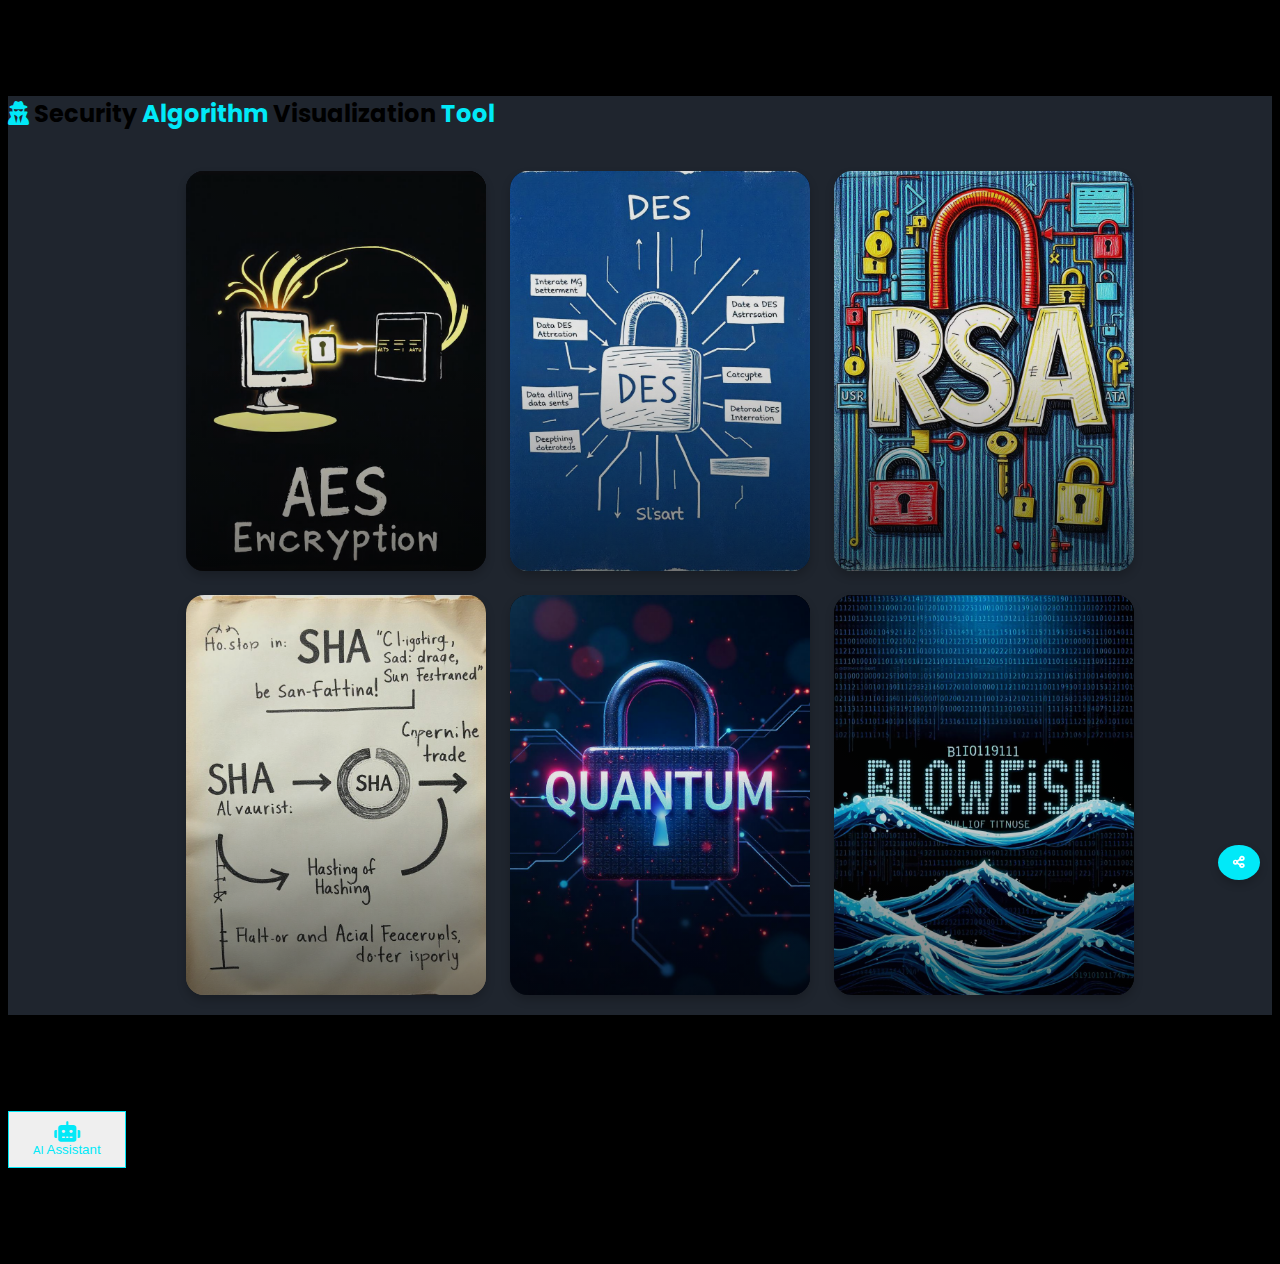
==== index.html @ 5de5d73b "first commit" ====
<!doctype html>
<html lang="en">

<head>
  <meta charset="utf-8">
  <meta name="viewport" content="width=device-width, initial-scale=1">
  <title>Security Visualization Tool</title>
  <link rel="stylesheet" href="https://cdnjs.cloudflare.com/ajax/libs/font-awesome/6.0.0/css/all.min.css" />
  <link href="https://cdn.jsdelivr.net/npm/bootstrap@5.3.0-alpha1/dist/css/bootstrap.min.css" rel="stylesheet"
    integrity="sha384-GLhlTQ8iRABdZLl6O3oVMWSktQOp6b7In1Zl3/Jr59b6EGGoI1aFkw7cmDA6j6gD" crossorigin="anonymous">

  <style>
    @import url('https://fonts.googleapis.com/css2?family=Inter:wght@400;700&display=swap');
    @import url('https://fonts.googleapis.com/css2?family=Poppins:wght@100;200;300;400;500;600;700;800&display=swap');
    
    body {
      background-color: #000;
      font-family: 'Poppins', sans-serif;
    }

    section {
      margin: 6rem auto;
    }

    .container {
      background-color: #1F252E;
    }

    .wrapper {
      position: relative;
      width: 100%;
      padding: 20px;
      display: flex;
      align-content: center;
      justify-content: center;
      gap: 24px;
      flex-wrap: wrap;
    }

    .card {
      position: relative;
      width: 300px;
      height: 400px;
      background: #000;
      border-radius: 18px;
      overflow: hidden;
      box-shadow: 0 5px 10px rgba(0, 0, 0, .2);
      cursor: pointer;
      transition: transform 0.3s ease;
    }

    .card:hover {
      transform: translateY(-10px);
    }

    .poster {
      position: relative;
      top: 0;
      left: 0;
      width: 100%;
      height: 100%;
      overflow: hidden;
      display: flex;
      justify-content: center;
      align-items: center;
      background: linear-gradient(45deg, #1F252E, #000);
    }

    .icon-container {
      display: flex;
      justify-content: center;
      align-items: center;
      width: 100%;
      height: 100%;
    }

    .icon-container i {
      font-size: 6.5rem;
      color: #01E9F8;
      transition: transform 0.3s ease;
    }

    .card:hover .icon-container i {
      transform: scale(1.2);
    }

    .poster::before {
      content: '';
      position: absolute;
      bottom: -45%;
      left: 0;
      width: 100%;
      height: 100%;
      z-index: 1;
      transition: .3s;
      background: linear-gradient(0deg, rgba(0,0,0,0.9) 0%, rgba(0,0,0,0) 100%);
    }

    .card:hover .poster::before {
      bottom: 0;
    }

    .poster img {
      position: absolute;
      top: 0;
      left: 0;
      width: 100%;
      height: 100%;
      object-fit: cover;
      object-position: center;
      transition: .3s;
      opacity: 0.9;
    }

    .card:hover .poster img {
      transform: scale(1.1);
      opacity: 1;
    }

    .details {
      position: absolute;
      bottom: -100%;
      left: 0;
      width: 100%;
      height: auto;
      padding: 1.5em 1.5em 1.8em;
      background: rgba(0, 0, 0, 0.85);
      backdrop-filter: blur(16px) saturate(120%);
      transition: .3s;
      color: #fff;
      z-index: 2;
    }

    .card:hover .details {
      bottom: 0;
    }

    .details h1 {
      font-size: 1.4em;
      font-weight: 700;
      margin-bottom: 10px;
      color: #01E9F8;
    }

    .details .desc {
      color: #fff;
      opacity: .8;
      line-height: 1.4;
      margin-bottom: 1em;
      font-size: 1em;
    }

    .details .tags {
      display: flex;
      gap: .375em;
      margin-bottom: .8em;
      font-size: .85em;
      flex-wrap: wrap;
    }

    .details .tags span {
      padding: .35rem .65rem;
      color: #01E9F8;
      border: 1.5px solid #01E9F8;
      border-radius: 50px;
    }

    p {
      color: #c0c0c5;
      line-height: 1.7rem;
    }

    .apps-store {
      padding: 0.6rem 1.5rem;
      border: 1px solid #01E9F8;
      color: #01E9F8;
    }

    .apps-store i {
      font-size: 1.3rem;
    }

    .apps-store div span:nth-child(1) {
      font-size: .7rem;
      line-height: 13px;
    }

    .btn:hover {
      border: 1px solid #01E9F8;
      color: #01E9F8;
      box-shadow: 0rem 0rem 1rem 0rem #01E9F8;
      transition: all .3s ease-in-out;
    }

    .img-bg::before {
      content: " ";
      height: 28vw;
      width: 28vw;
      background-color: #01E9F8;
      position: absolute;
      border-radius: 50%;
    }

    h2 {
      white-space: nowrap;
    }

    h2 span {
      color: #01E9F8;
    }

    .share-button {
      position: fixed;
      bottom: 20px;
      right: 20px;
      background-color: #01E9F8;
      color: #fff;
      border: none;
      border-radius: 50%;
      padding: 10px 15px;
      box-shadow: 0 4px 8px rgba(0, 0, 0, 0.2);
      cursor: pointer;
      transition: background-color 0.3s;
    }

    .share-button:hover {
      background-color: #00b3d8;
    }
  </style>
</head>

<body>

  <section>
    <div class="container rounded-4">
      <div class="row justify-content-between align-items-center p-3">
        <div class="col-12">
          <h2 class="display-6 fw-bold text-white mb-5 text-center">
            <span><i class="fa-solid fa-user-secret"></i></span>
            Security <span>Algorithm</span> Visualization <span>Tool</span>
          </h2>
          
          <div class="wrapper">
            <!-- AES Card -->
            <div class="card" onclick="window.location.href='AES/index.html';">
              <div class="poster">
                <img src="Images/AES.jpeg" alt="AES Algorithm">
              </div>
              <div class="details">
                <h1>AES Algorithm</h1>
                <div class="tags">
                  <span>Symmetric</span>
                  <span>Block Cipher</span>
                  <span>128-bit</span>
                </div>
                <p class="desc">
                  Advanced Encryption Standard (AES) is a symmetric block cipher chosen by the U.S. government to protect classified information.
                </p>
              </div>
            </div>

            <!-- DES Card -->
            <div class="card" onclick="window.location.href='DES/index.html';">
              <div class="poster">
                <img src="Images/DES.png" alt="DES Algorithm">
              </div>
              <div class="details">
                <h1>DES Algorithm</h1>
                <div class="tags">
                  <span>Symmetric</span>
                  <span>Block Cipher</span>
                  <span>56-bit</span>
                </div>
                <p class="desc">
                  Data Encryption Standard (DES) is a symmetric-key block cipher published by the National Institute of Standards and Technology (NIST).
                </p>
              </div>
            </div>

            <!-- RSA Card -->
            <div class="card" onclick="window.location.href='RSA/index.html';">
              <div class="poster">
                <img src="Images/RSA.jpeg" alt="RSA Algorithm">
              </div>
              <div class="details">
                <h1>RSA Algorithm</h1>
                <div class="tags">
                  <span>Asymmetric</span>
                  <span>Public Key</span>
                  <span>Cryptography</span>
                </div>
                <p class="desc">
                  RSA (Rivest–Shamir–Adleman) is a public-key cryptosystem widely used for secure data transmission.
                </p>
              </div>
            </div>

            <!-- SHA-256 Card -->
            <div class="card" onclick="window.location.href='Imp.html';">
              <div class="poster">
                <img src="Images/SHA.jpeg" alt="SHA-256 Algorithm">
              </div>
              <div class="details">
                <h1>SHA-256</h1>
                <div class="tags">
                  <span>Hash Function</span>
                  <span>256-bit</span>
                  <span>One-way</span>
                </div>
                <p class="desc">
                  SHA-256 is a cryptographic hash function that generates a fixed-size 256-bit (32-byte) hash value.
                </p>
              </div>
            </div>

            <!-- Quantum Card -->
            <div class="card" onclick="window.location.href='Quantum/index.html';">
              <div class="poster">
                <img src="Images/QUANTUM.jpeg" alt="Quantum Cryptography">
              </div>
              <div class="details">
                <h1>Quantum Cryptography</h1>
                <div class="tags">
                  <span>Quantum</span>
                  <span>Key Distribution</span>
                  <span>Future</span>
                </div>
                <p class="desc">
                  Quantum cryptography uses principles of quantum mechanics to guarantee secure communication.
                </p>
              </div>
            </div>

            <!-- Blowfish Card -->
            <div class="card" onclick="window.location.href='Blowfish/index.html';">
              <div class="poster">
                <img src="Images/BLOWFISH.png" alt="Blowfish Algorithm">
              </div>
              <div class="details">
                <h1>Blowfish Algorithm</h1>
                <div class="tags">
                  <span>Symmetric</span>
                  <span>Block Cipher</span>
                  <span>Variable Key</span>
                </div>
                <p class="desc">
                  Blowfish is a symmetric-key block cipher with a variable key length from 32 bits to 448 bits.
                </p>
              </div>
            </div>
          </div>
        </div>
      </div>
    </div>
  </section>

  <!-- Comparison Button centered -->
  <section class="text-center mt-5">
    <button class="btn rounded-5 apps-store" onclick="toggleChat()">
      <span class="d-flex align-items-center justify-content-center">
        <span><i class="fa-solid fa-robot"></i></span>
        <div class="ms-2 d-flex flex-column text-start">
          <span class="">AI</span>
          <span class="">Assistant</span>
        </div>
      </span>
    </button>
  </section>

  <!-- Chatbot Container -->
  <div class="chat-container" id="chat-container">
    <div class="chat-header">AI Security Assistant</div>
    <div class="chat-messages" id="chat-messages"></div>
    <div class="chat-input">
      <input type="text" id="user-input" placeholder="Ask about security algorithms..." onkeypress="if(event.key === 'Enter') handleUserInput()">
      <button onclick="handleUserInput()">Send</button>
    </div>
  </div>

  <!-- Share Button -->
  <button class="share-button" onclick="sharePage()">
    <i class="fa-solid fa-share-alt"></i>
  </button>

  <script src="https://cdn.jsdelivr.net/npm/bootstrap@5.3.0-alpha1/dist/js/bootstrap.bundle.min.js"
    integrity="sha384-w76AqPfDkMBDXo30jS1Sgez6pr3x5MlQ1ZAGC+nuZB+EYdgRZgiwxhTBTkF7CXvN" crossorigin="anonymous"></script>
  <script>
    function sharePage() {
      // Use the Web Share API if available
      if (navigator.share) {
        navigator.share({
          title: 'Security Algorithm Visualization Tool',
          url: window.location.href,
        }).then(() => {
          console.log('Share successful');
        }).catch((error) => {
          console.error('Error sharing:', error);
        });
      } else {
        alert('Sharing is not supported in this browser.');
      }
    }

    function toggleChat() {
      const chatContainer = document.getElementById('chat-container');
      chatContainer.style.display = chatContainer.style.display === 'none' || chatContainer.style.display === '' 
        ? 'flex' 
        : 'none';
    }
  </script>

  <!-- Add these before the closing body tag -->
  <link rel="stylesheet" href="css/chatbot.css">
  <script src="js/chatbot.js"></script>
</body>

</html>
---- css/chatbot.css ----
.chat-container {
    position: fixed;
    bottom: 80px;
    right: 20px;
    width: 450px;
    height: 600px;
    background-color: #1F252E;
    border-radius: 15px;
    box-shadow: 0 0 15px rgba(1, 233, 248, 0.3);
    display: none;
    flex-direction: column;
    overflow: hidden;
    z-index: 1000;
}

.chat-header {
    background-color: #01E9F8;
    color: #000;
    padding: 15px;
    text-align: center;
    font-weight: bold;
    font-size: 1.2rem;
}

.chat-messages {
    flex-grow: 1;
    padding: 20px;
    overflow-y: auto;
    display: flex;
    flex-direction: column;
    gap: 15px;
}

.message {
    max-width: 85%;
    padding: 12px 16px;
    border-radius: 15px;
    margin: 5px 0;
    font-size: 1rem;
    line-height: 1.4;
}

.user-message {
    background-color: #01E9F8;
    color: #000;
    align-self: flex-end;
}

.bot-message {
    background-color: #2A3341;
    color: #fff;
    align-self: flex-start;
}

.chat-input {
    display: flex;
    padding: 15px;
    background-color: #2A3341;
    border-top: 1px solid rgba(1, 233, 248, 0.1);
}

.chat-input input {
    flex-grow: 1;
    padding: 12px 20px;
    border: none;
    border-radius: 25px;
    margin-right: 12px;
    background-color: #1F252E;
    color: #fff;
    font-size: 1rem;
}

.chat-input input:focus {
    outline: none;
    box-shadow: 0 0 0 2px rgba(1, 233, 248, 0.3);
}

.chat-input button {
    background-color: #01E9F8;
    color: #000;
    border: none;
    border-radius: 25px;
    padding: 12px 25px;
    cursor: pointer;
    font-weight: 500;
    font-size: 1rem;
    transition: all 0.3s ease;
}

.chat-input button:hover {
    background-color: #00d8e6;
    transform: translateY(-1px);
}

.loading {
    font-style: italic;
    color: #888;
    padding: 10px;
}

@media (max-width: 576px) {
    .chat-container {
        width: 90%;
        height: 80vh;
        right: 5%;
        bottom: 70px;
    }
}
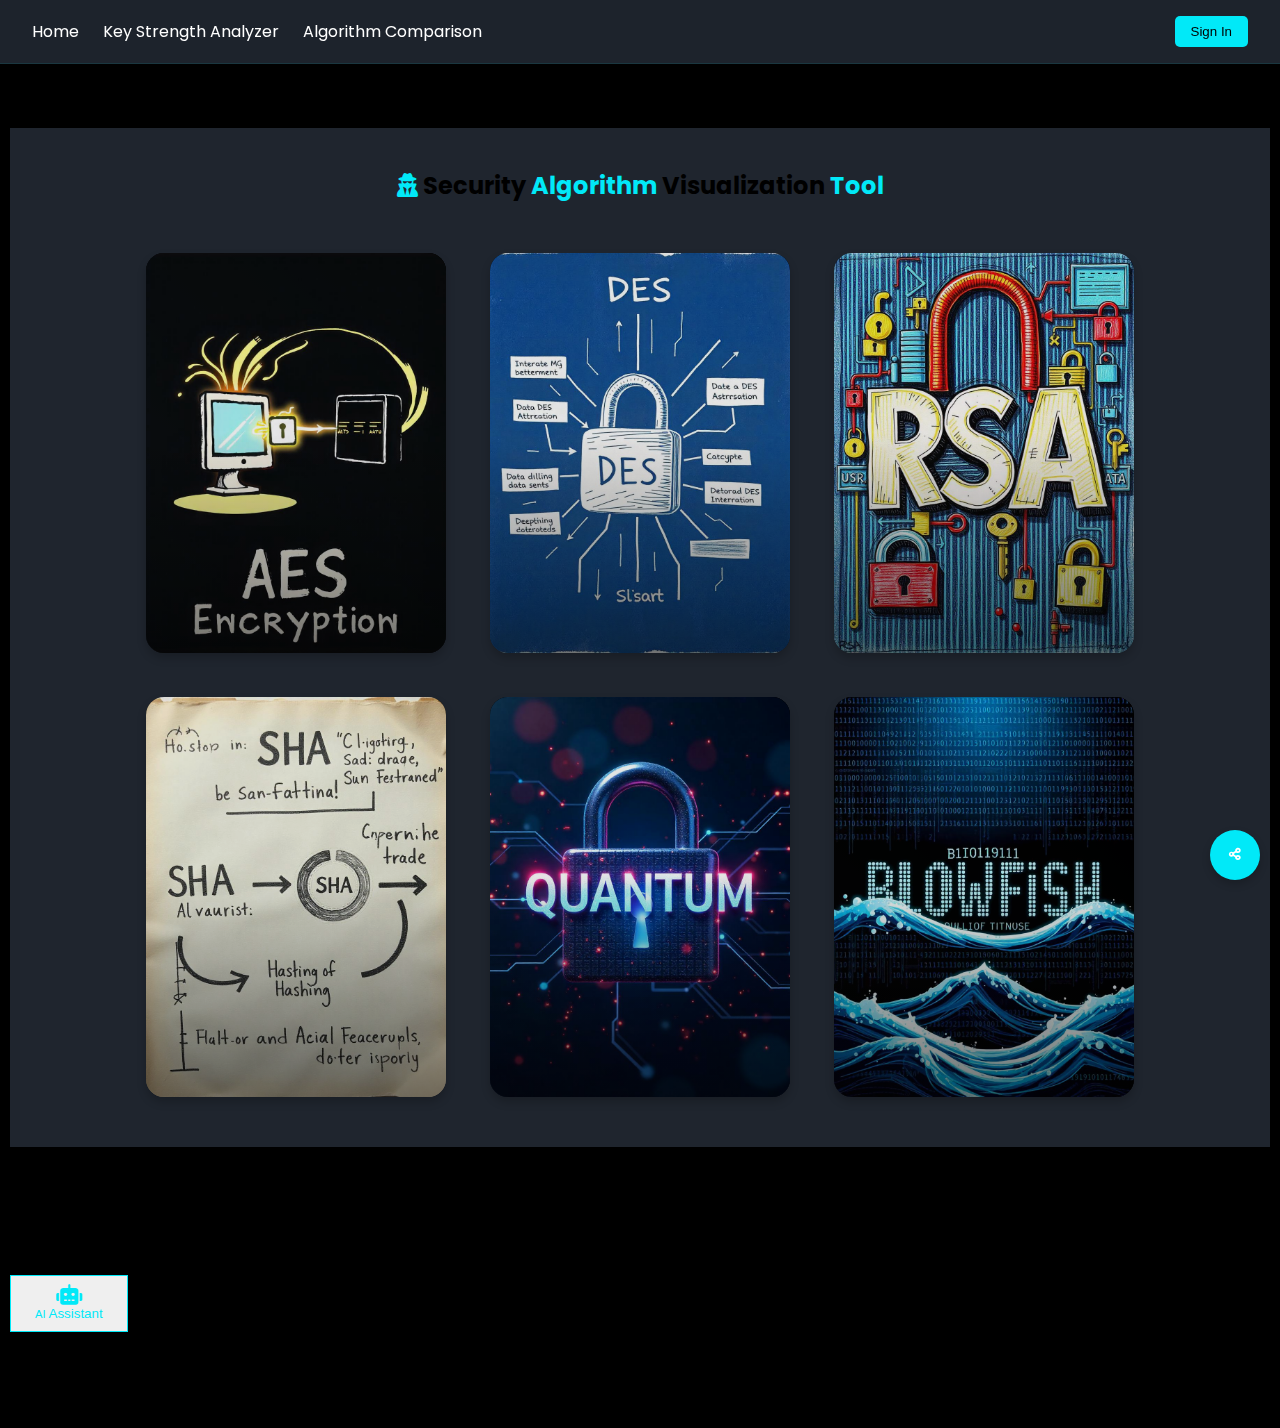
==== commit 5a172a41: "Prepare project for deployment with updated API endpoints" ====
--- a/index.html
+++ b/index.html
@@ -13,33 +13,124 @@
     @import url('https://fonts.googleapis.com/css2?family=Inter:wght@400;700&display=swap');
     @import url('https://fonts.googleapis.com/css2?family=Poppins:wght@100;200;300;400;500;600;700;800&display=swap');
     
+    * {
+      box-sizing: border-box;
+      -webkit-tap-highlight-color: transparent;
+    }
+    
     body {
       background-color: #000;
       font-family: 'Poppins', sans-serif;
-    }
-
+      margin: 0;
+      padding: 0;
+      width: 100%;
+      overflow-x: hidden;
+    }
+
+    /* Navigation Bar Styles */
+    .nav-bar {
+      position: fixed;
+      top: 0;
+      left: 0;
+      right: 0;
+      background-color: rgba(31, 37, 46, 0.95);
+      padding: 1rem 2rem;
+      display: flex;
+      justify-content: space-between;
+      align-items: center;
+      z-index: 1000;
+      backdrop-filter: blur(10px);
+      -webkit-backdrop-filter: blur(10px);
+      border-bottom: 1px solid rgba(1, 233, 248, 0.1);
+    }
+
+    .nav-links {
+      display: flex;
+      align-items: center;
+    }
+
+    .nav-links a {
+      color: #fff;
+      text-decoration: none;
+      margin-right: 1.5rem;
+      transition: color 0.3s ease;
+    }
+
+    .nav-links a:hover {
+      color: #01E9F8;
+    }
+
+    .welcome-text {
+      color: #01E9F8;
+      font-size: 1.1rem;
+      margin-right: 1rem;
+    }
+
+    .sign-in-btn {
+      background-color: #01E9F8;
+      color: #000;
+      border: none;
+      padding: 0.5rem 1rem;
+      border-radius: 5px;
+      cursor: pointer;
+      font-weight: 500;
+      transition: all 0.3s ease;
+    }
+
+    .sign-in-btn:hover {
+      background-color: #00b3d8;
+      transform: translateY(-2px);
+    }
+
+    /* Adjust main content to account for fixed nav */
     section {
-      margin: 6rem auto;
+      margin: 5rem auto 3rem;
+      width: 100%;
+      max-width: 100%;
+      padding: 0 10px;
+    }
+
+    @media (min-width: 768px) {
+      section {
+        margin: 8rem auto 6rem;
+      }
     }
 
     .container {
       background-color: #1F252E;
+      width: 100%;
+      max-width: 100%;
+      padding: 15px;
+    }
+
+    @media (min-width: 768px) {
+      .container {
+        padding: 20px;
+      }
     }
 
     .wrapper {
       position: relative;
       width: 100%;
-      padding: 20px;
+      padding: 10px;
       display: flex;
-      align-content: center;
+      align-items: center;
       justify-content: center;
-      gap: 24px;
+      gap: 16px;
       flex-wrap: wrap;
+    }
+
+    @media (min-width: 768px) {
+      .wrapper {
+        padding: 20px;
+        gap: 24px;
+      }
     }
 
     .card {
       position: relative;
-      width: 300px;
+      width: 100%;
+      max-width: 300px;
       height: 400px;
       background: #000;
       border-radius: 18px;
@@ -47,10 +138,27 @@
       box-shadow: 0 5px 10px rgba(0, 0, 0, .2);
       cursor: pointer;
       transition: transform 0.3s ease;
+      flex: 1 1 300px;
+      margin: 10px;
+      min-width: 280px;
+    }
+
+    @media (max-width: 767px) {
+      .card {
+        height: 350px;
+        margin: 8px;
+      }
     }
 
     .card:hover {
       transform: translateY(-10px);
+    }
+
+    /* For touch devices */
+    @media (hover: none) {
+      .card:active {
+        transform: translateY(-5px);
+      }
     }
 
     .poster {
@@ -84,6 +192,13 @@
       transform: scale(1.2);
     }
 
+    /* For touch devices */
+    @media (hover: none) {
+      .card:active .icon-container i {
+        transform: scale(1.1);
+      }
+    }
+
     .poster::before {
       content: '';
       position: absolute;
@@ -100,6 +215,13 @@
       bottom: 0;
     }
 
+    /* For touch devices */
+    @media (hover: none) {
+      .card:active .poster::before {
+        bottom: 0;
+      }
+    }
+
     .poster img {
       position: absolute;
       top: 0;
@@ -117,6 +239,14 @@
       opacity: 1;
     }
 
+    /* For touch devices */
+    @media (hover: none) {
+      .card:active .poster img {
+        transform: scale(1.05);
+        opacity: 1;
+      }
+    }
+
     .details {
       position: absolute;
       bottom: -100%;
@@ -126,6 +256,7 @@
       padding: 1.5em 1.5em 1.8em;
       background: rgba(0, 0, 0, 0.85);
       backdrop-filter: blur(16px) saturate(120%);
+      -webkit-backdrop-filter: blur(16px) saturate(120%);
       transition: .3s;
       color: #fff;
       z-index: 2;
@@ -133,6 +264,23 @@
 
     .card:hover .details {
       bottom: 0;
+    }
+
+    /* For touch devices */
+    @media (hover: none) {
+      .card:active .details {
+        bottom: 0;
+      }
+      
+      /* Alternative for mobile: always show some details */
+      .details {
+        bottom: -70%;
+        padding: 1em 1.2em;
+      }
+      
+      .details h1 {
+        margin-bottom: 5px !important;
+      }
     }
 
     .details h1 {
@@ -150,6 +298,14 @@
       font-size: 1em;
     }
 
+    @media (max-width: 767px) {
+      .details .desc {
+        font-size: 0.9em;
+        line-height: 1.3;
+        margin-bottom: 0.5em;
+      }
+    }
+
     .details .tags {
       display: flex;
       gap: .375em;
@@ -165,6 +321,13 @@
       border-radius: 50px;
     }
 
+    @media (max-width: 767px) {
+      .details .tags span {
+        padding: .25rem .5rem;
+        font-size: 0.8em;
+      }
+    }
+
     p {
       color: #c0c0c5;
       line-height: 1.7rem;
@@ -174,6 +337,9 @@
       padding: 0.6rem 1.5rem;
       border: 1px solid #01E9F8;
       color: #01E9F8;
+      display: inline-flex;
+      align-items: center;
+      justify-content: center;
     }
 
     .apps-store i {
@@ -190,6 +356,15 @@
       color: #01E9F8;
       box-shadow: 0rem 0rem 1rem 0rem #01E9F8;
       transition: all .3s ease-in-out;
+    }
+
+    /* For touch devices */
+    @media (hover: none) {
+      .btn:active {
+        border: 1px solid #01E9F8;
+        color: #01E9F8;
+        box-shadow: 0rem 0rem 0.5rem 0rem #01E9F8;
+      }
     }
 
     .img-bg::before {
@@ -202,7 +377,15 @@
     }
 
     h2 {
-      white-space: nowrap;
+      white-space: normal;
+      word-wrap: break-word;
+      text-align: center;
+    }
+
+    @media (min-width: 768px) {
+      h2 {
+        white-space: nowrap;
+      }
     }
 
     h2 span {
@@ -217,25 +400,113 @@
       color: #fff;
       border: none;
       border-radius: 50%;
-      padding: 10px 15px;
+      width: 50px;
+      height: 50px;
+      display: flex;
+      align-items: center;
+      justify-content: center;
       box-shadow: 0 4px 8px rgba(0, 0, 0, 0.2);
       cursor: pointer;
       transition: background-color 0.3s;
+      z-index: 100;
     }
 
     .share-button:hover {
       background-color: #00b3d8;
     }
+
+    /* Chat container styles */
+    .chat-container {
+      display: none;
+      position: fixed;
+      bottom: 80px;
+      right: 20px;
+      width: 300px;
+      height: 400px;
+      background-color: #1F252E;
+      border-radius: 10px;
+      box-shadow: 0 5px 15px rgba(0, 0, 0, 0.3);
+      flex-direction: column;
+      overflow: hidden;
+      z-index: 99;
+    }
+
+    .chat-header {
+      background-color: #01E9F8;
+      color: #000;
+      padding: 10px;
+      font-weight: bold;
+      text-align: center;
+    }
+
+    .chat-messages {
+      flex: 1;
+      padding: 10px;
+      overflow-y: auto;
+      background-color: #2A3340;
+    }
+
+    .chat-input {
+      display: flex;
+      border-top: 1px solid #444;
+      padding: 10px;
+    }
+
+    .chat-input input {
+      flex: 1;
+      padding: 8px;
+      border: none;
+      border-radius: 20px;
+      margin-right: 5px;
+      background-color: #3A4555;
+      color: white;
+    }
+
+    .chat-input button {
+      background-color: #01E9F8;
+      color: #000;
+      border: none;
+      border-radius: 20px;
+      padding: 8px 15px;
+      cursor: pointer;
+    }
+
+    /* Media queries for better responsiveness */
+    @media (max-width: 576px) {
+      .chat-container {
+        width: calc(100% - 40px);
+        height: 50vh;
+        bottom: 70px;
+      }
+      
+      .share-button {
+        width: 45px;
+        height: 45px;
+      }
+    }
   </style>
 </head>
 
 <body>
+  <!-- Navigation Bar -->
+  <div class="nav-bar">
+    <div class="nav-links">
+      <a href="index.html">Home</a>
+      <a href="key-strength.html">Key Strength Analyzer</a>
+      <a href="algorithm-comparison.html">Algorithm Comparison</a>
+    </div>
+    <div id="userInfo">
+      <!-- This will be populated by JavaScript -->
+      <div class="welcome-text" id="welcome-text" style="display: none;">Welcome, <span id="username"></span></div>
+      <button class="sign-in-btn" id="sign-in-btn" onclick="window.location.href='login.html'" title="Sign In">Sign In</button>
+    </div>
+  </div>
 
   <section>
     <div class="container rounded-4">
-      <div class="row justify-content-between align-items-center p-3">
+      <div class="row justify-content-between align-items-center p-2 p-md-3">
         <div class="col-12">
-          <h2 class="display-6 fw-bold text-white mb-5 text-center">
+          <h2 class="display-6 fw-bold text-white mb-3 mb-md-5">
             <span><i class="fa-solid fa-user-secret"></i></span>
             Security <span>Algorithm</span> Visualization <span>Tool</span>
           </h2>
@@ -355,7 +626,7 @@
   </section>
 
   <!-- Comparison Button centered -->
-  <section class="text-center mt-5">
+  <section class="text-center mt-3 mt-md-5">
     <button class="btn rounded-5 apps-store" onclick="toggleChat()">
       <span class="d-flex align-items-center justify-content-center">
         <span><i class="fa-solid fa-robot"></i></span>
@@ -378,13 +649,97 @@
   </div>
 
   <!-- Share Button -->
-  <button class="share-button" onclick="sharePage()">
+  <button class="share-button" onclick="sharePage()" title="Share this page">
     <i class="fa-solid fa-share-alt"></i>
   </button>
 
   <script src="https://cdn.jsdelivr.net/npm/bootstrap@5.3.0-alpha1/dist/js/bootstrap.bundle.min.js"
     integrity="sha384-w76AqPfDkMBDXo30jS1Sgez6pr3x5MlQ1ZAGC+nuZB+EYdgRZgiwxhTBTkF7CXvN" crossorigin="anonymous"></script>
   <script>
+    // Function to get cookie value by name
+    function getCookie(name) {
+      const value = `; ${document.cookie}`;
+      const parts = value.split(`; ${name}=`);
+      if (parts.length === 2) return parts.pop().split(';').shift();
+    }
+
+    // Check login status when page loads
+    document.addEventListener('DOMContentLoaded', async () => {
+      let sessionId = getCookie('session_id');
+      const userInfo = document.getElementById('userInfo');
+      
+      if (!sessionId) {
+        userInfo.innerHTML = `
+          <a href="login.html">
+            <button class="sign-in-btn" title="Sign in to your account">Sign In</button>
+          </a>
+        `;
+        return;
+      }
+      
+      try {
+        const response = await fetch('https://security-viz-api.onrender.com/check-session', {
+          method: 'GET',
+          headers: {
+            'X-Session-ID': sessionId,
+            'Accept': 'application/json'
+          },
+          credentials: 'include'
+        });
+        
+        const data = await response.json();
+        
+        if (response.ok && data.authenticated) {
+          userInfo.innerHTML = `
+            <span class="welcome-text">Welcome, ${data.username}</span>
+            <button class="sign-in-btn" onclick="logout()" title="Sign out">Logout</button>
+          `;
+        } else {
+          // If session is invalid, remove the cookie
+          document.cookie = 'session_id=; path=/; expires=Thu, 01 Jan 1970 00:00:01 GMT';
+          userInfo.innerHTML = `
+            <a href="login.html">
+              <button class="sign-in-btn" title="Sign in to your account">Sign In</button>
+            </a>
+          `;
+        }
+      } catch (error) {
+        userInfo.innerHTML = `
+          <a href="login.html">
+            <button class="sign-in-btn" title="Sign in to your account">Sign In</button>
+          </a>
+        `;
+      }
+    });
+
+    async function logout() {
+      const sessionId = getCookie('session_id');
+      if (!sessionId) {
+        window.location.href = 'login.html';
+        return;
+      }
+
+      try {
+        const response = await fetch('https://security-viz-api.onrender.com/logout', {
+          method: 'POST',
+          headers: {
+            'X-Session-ID': sessionId,
+            'Content-Type': 'application/json'
+          },
+          credentials: 'include'
+        });
+
+        // Remove the session cookie regardless of server response
+        document.cookie = 'session_id=; path=/; expires=Thu, 01 Jan 1970 00:00:01 GMT';
+        window.location.reload();
+      } catch (error) {
+        console.error('Logout failed:', error);
+        // Still remove cookie and reload on error
+        document.cookie = 'session_id=; path=/; expires=Thu, 01 Jan 1970 00:00:01 GMT';
+        window.location.reload();
+      }
+    }
+
     function sharePage() {
       // Use the Web Share API if available
       if (navigator.share) {
@@ -407,11 +762,57 @@
         ? 'flex' 
         : 'none';
     }
+
+    // Add touch support for cards on mobile devices
+    document.addEventListener('DOMContentLoaded', function() {
+      const cards = document.querySelectorAll('.card');
+      
+      cards.forEach(card => {
+        card.addEventListener('touchstart', function() {
+          this.classList.add('touch-active');
+        }, {passive: true});
+        
+        card.addEventListener('touchend', function() {
+          setTimeout(() => {
+            this.classList.remove('touch-active');
+          }, 300);
+        }, {passive: true});
+      });
+    });
   </script>
 
-  <!-- Add these before the closing body tag -->
   <link rel="stylesheet" href="css/chatbot.css">
   <script src="js/chatbot.js"></script>
+
+  <!-- Add these styles for chat messages -->
+  <style>
+    .message {
+      margin-bottom: 10px;
+      padding: 8px 12px;
+      border-radius: 15px;
+      max-width: 80%;
+      word-wrap: break-word;
+    }
+    
+    .user-message {
+      background-color: #01E9F8;
+      color: #000;
+      align-self: flex-end;
+      margin-left: auto;
+    }
+    
+    .bot-message {
+      background-color: #3A4555;
+      color: #fff;
+      align-self: flex-start;
+    }
+    
+    .chat-messages {
+      display: flex;
+      flex-direction: column;
+    }
+  </style>
 </body>
 
 </html>
+
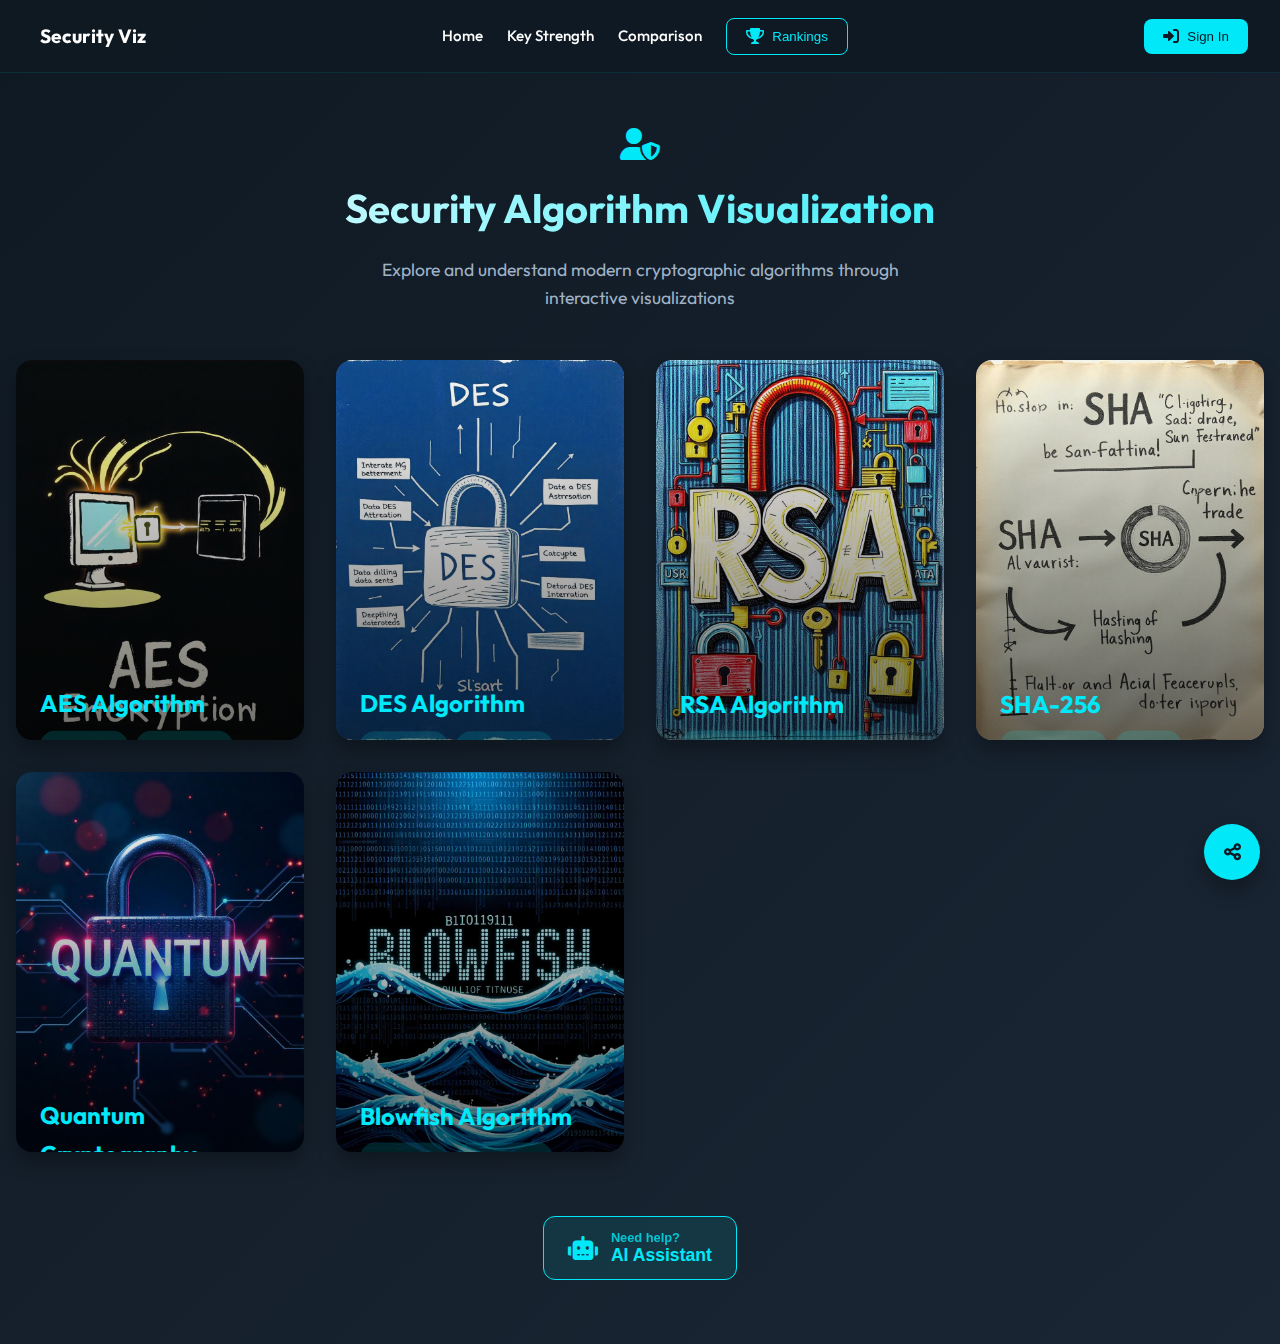
==== commit b48cb01a: "new ui" ====
--- a/index.html
+++ b/index.html
@@ -2,649 +2,911 @@
 <html lang="en">
 
 <head>
-  <meta charset="utf-8">
-  <meta name="viewport" content="width=device-width, initial-scale=1">
+  <meta charset="UTF-8">
+  <meta name="viewport" content="width=device-width, initial-scale=1.0">
   <title>Security Visualization Tool</title>
   <link rel="stylesheet" href="https://cdnjs.cloudflare.com/ajax/libs/font-awesome/6.0.0/css/all.min.css" />
   <link href="https://cdn.jsdelivr.net/npm/bootstrap@5.3.0-alpha1/dist/css/bootstrap.min.css" rel="stylesheet"
     integrity="sha384-GLhlTQ8iRABdZLl6O3oVMWSktQOp6b7In1Zl3/Jr59b6EGGoI1aFkw7cmDA6j6gD" crossorigin="anonymous">
 
   <style>
-    @import url('https://fonts.googleapis.com/css2?family=Inter:wght@400;700&display=swap');
-    @import url('https://fonts.googleapis.com/css2?family=Poppins:wght@100;200;300;400;500;600;700;800&display=swap');
+    @import url('https://fonts.googleapis.com/css2?family=Outfit:wght@300;400;500;600;700&display=swap');
+    
+    :root {
+      --primary: #01E9F8;
+      --primary-dark: #00b3d8;
+      --dark-bg: #0f1923;
+      --card-bg: #1a2634;
+      --text-light: #ffffff;
+      --text-secondary: #a0b3c6;
+      --gradient-bg: linear-gradient(135deg, #0f1923 0%, #1a2634 100%);
+      --card-shadow: 0 10px 20px rgba(0, 0, 0, 0.3);
+      --glow: 0 0 15px rgba(1, 233, 248, 0.5);
+      --transition-speed: 0.3s;
+    }
     
     * {
       box-sizing: border-box;
       -webkit-tap-highlight-color: transparent;
+      margin: 0;
+      padding: 0;
     }
     
     body {
-      background-color: #000;
-      font-family: 'Poppins', sans-serif;
-      margin: 0;
-      padding: 0;
-      width: 100%;
+      background: var(--gradient-bg);
+      font-family: 'Outfit', sans-serif;
+      color: var(--text-light);
+      line-height: 1.6;
       overflow-x: hidden;
     }
 
-    /* Navigation Bar Styles */
-    .nav-bar {
+    /* Scrollbar styling */
+    ::-webkit-scrollbar {
+      width: 8px;
+      height: 8px;
+    }
+    
+    ::-webkit-scrollbar-track {
+      background: var(--dark-bg);
+    }
+    
+    ::-webkit-scrollbar-thumb {
+      background: var(--primary-dark);
+      border-radius: 4px;
+    }
+    
+    ::-webkit-scrollbar-thumb:hover {
+      background: var(--primary);
+    }
+
+    /* Header & Navigation */
+    .header {
       position: fixed;
       top: 0;
       left: 0;
       right: 0;
-      background-color: rgba(31, 37, 46, 0.95);
-      padding: 1rem 2rem;
+      background: rgba(15, 25, 35, 0.95);
+      backdrop-filter: blur(10px);
+      -webkit-backdrop-filter: blur(10px);
+      z-index: 1000;
+      padding: 1rem 0;
+      border-bottom: 1px solid rgba(1, 233, 248, 0.1);
+      transition: all var(--transition-speed) ease;
+    }
+
+    .header-container {
       display: flex;
       justify-content: space-between;
       align-items: center;
-      z-index: 1000;
-      backdrop-filter: blur(10px);
-      -webkit-backdrop-filter: blur(10px);
-      border-bottom: 1px solid rgba(1, 233, 248, 0.1);
+      max-width: 1400px;
+      margin: 0 auto;
+      padding: 0 2rem;
+    }
+
+    .logo {
+      display: flex;
+      align-items: center;
+      gap: 0.5rem;
+      text-decoration: none;
+    }
+
+    .logo-icon {
+      font-size: 1.5rem;
+      color: var(--primary);
+    }
+
+    .logo-text {
+      font-size: 1.2rem;
+      font-weight: 700;
+      color: var(--text-light);
+      display: none;
+    }
+
+    @media (min-width: 768px) {
+      .logo-text {
+        display: block;
+      }
     }
 
     .nav-links {
       display: flex;
       align-items: center;
-    }
-
-    .nav-links a {
-      color: #fff;
+      gap: 1.5rem;
+    }
+
+    .nav-link {
+      color: var(--text-light);
       text-decoration: none;
-      margin-right: 1.5rem;
-      transition: color 0.3s ease;
-    }
-
-    .nav-links a:hover {
-      color: #01E9F8;
-    }
-
-    .welcome-text {
-      color: #01E9F8;
-      font-size: 1.1rem;
-      margin-right: 1rem;
-    }
-
-    .sign-in-btn {
-      background-color: #01E9F8;
-      color: #000;
-      border: none;
-      padding: 0.5rem 1rem;
-      border-radius: 5px;
-      cursor: pointer;
       font-weight: 500;
-      transition: all 0.3s ease;
-    }
-
-    .sign-in-btn:hover {
-      background-color: #00b3d8;
-      transform: translateY(-2px);
-    }
-
-    /* Adjust main content to account for fixed nav */
-    section {
-      margin: 5rem auto 3rem;
+      font-size: 0.95rem;
+      position: relative;
+      padding: 0.5rem 0;
+      transition: color var(--transition-speed) ease;
+    }
+
+    .nav-link:hover {
+      color: var(--primary);
+    }
+
+    .nav-link::after {
+      content: '';
+      position: absolute;
+      bottom: 0;
+      left: 0;
+      width: 0;
+      height: 2px;
+      background-color: var(--primary);
+      transition: width var(--transition-speed) ease;
+    }
+
+    .nav-link:hover::after {
       width: 100%;
-      max-width: 100%;
-      padding: 0 10px;
-    }
-
-    @media (min-width: 768px) {
-      section {
-        margin: 8rem auto 6rem;
-      }
-    }
-
-    .container {
-      background-color: #1F252E;
-      width: 100%;
-      max-width: 100%;
-      padding: 15px;
-    }
-
-    @media (min-width: 768px) {
-      .container {
-        padding: 20px;
-      }
-    }
-
-    .wrapper {
-      position: relative;
-      width: 100%;
-      padding: 10px;
+    }
+
+    .user-actions {
       display: flex;
       align-items: center;
+      gap: 1rem;
+    }
+
+    .welcome-text {
+      color: var(--text-secondary);
+      font-size: 0.95rem;
+      display: none;
+    }
+
+    @media (min-width: 768px) {
+      .welcome-text {
+        display: block;
+      }
+    }
+
+    .welcome-text span {
+      color: var(--primary);
+      font-weight: 500;
+    }
+
+    .btn {
+      display: inline-flex;
+      align-items: center;
       justify-content: center;
-      gap: 16px;
-      flex-wrap: wrap;
-    }
-
-    @media (min-width: 768px) {
-      .wrapper {
-        padding: 20px;
-        gap: 24px;
-      }
-    }
-
-    .card {
+      gap: 0.5rem;
+      padding: 0.6rem 1.2rem;
+      border-radius: 8px;
+      font-weight: 500;
+      transition: all var(--transition-speed) ease;
+      cursor: pointer;
+      border: none;
+      outline: none;
+    }
+
+    .btn-primary {
+      background-color: var(--primary);
+      color: var(--dark-bg);
+    }
+
+    .btn-primary:hover {
+      background-color: var(--primary-dark);
+      transform: translateY(-2px);
+      box-shadow: var(--glow);
+    }
+
+    .btn-outline {
+      background-color: transparent;
+      color: var(--primary);
+      border: 1px solid var(--primary);
+    }
+
+    .btn-outline:hover {
+      background-color: rgba(1, 233, 248, 0.1);
+      transform: translateY(-2px);
+      box-shadow: var(--glow);
+    }
+
+    .btn-icon {
+      font-size: 1rem;
+    }
+
+    /* Main Content */
+    .main-content {
+      margin-top: 6rem;
+      padding: 2rem 1rem;
+      max-width: 1400px;
+      margin-left: auto;
+      margin-right: auto;
+    }
+
+    .section-title {
+      text-align: center;
+      margin-bottom: 3rem;
       position: relative;
-      width: 100%;
-      max-width: 300px;
-      height: 400px;
-      background: #000;
-      border-radius: 18px;
+    }
+
+    .title-main {
+      font-size: 2.5rem;
+      font-weight: 700;
+      margin-bottom: 1rem;
+      background: linear-gradient(to right, #ffffff, var(--primary));
+      -webkit-background-clip: text;
+      background-clip: text;
+      color: transparent;
+    }
+
+    .title-sub {
+      color: var(--text-secondary);
+      font-size: 1.1rem;
+      max-width: 600px;
+      margin: 0 auto;
+    }
+
+    .title-icon {
+      font-size: 2rem;
+      color: var(--primary);
+      margin-bottom: 1rem;
+      display: inline-block;
+    }
+
+    /* Algorithm Cards Grid */
+    .algorithms-grid {
+      display: grid;
+      grid-template-columns: repeat(auto-fill, minmax(280px, 1fr));
+      gap: 2rem;
+      margin-top: 2rem;
+    }
+
+    .algorithm-card {
+      position: relative;
+      height: 380px;
+      border-radius: 16px;
       overflow: hidden;
-      box-shadow: 0 5px 10px rgba(0, 0, 0, .2);
+      background: var(--card-bg);
+      box-shadow: var(--card-shadow);
+      transition: all var(--transition-speed) ease;
       cursor: pointer;
-      transition: transform 0.3s ease;
-      flex: 1 1 300px;
-      margin: 10px;
-      min-width: 280px;
-    }
-
-    @media (max-width: 767px) {
-      .card {
-        height: 350px;
-        margin: 8px;
-      }
-    }
-
-    .card:hover {
+    }
+
+    .algorithm-card:hover {
       transform: translateY(-10px);
-    }
-
-    /* For touch devices */
-    @media (hover: none) {
-      .card:active {
-        transform: translateY(-5px);
-      }
-    }
-
-    .poster {
-      position: relative;
-      top: 0;
-      left: 0;
-      width: 100%;
-      height: 100%;
-      overflow: hidden;
-      display: flex;
-      justify-content: center;
-      align-items: center;
-      background: linear-gradient(45deg, #1F252E, #000);
-    }
-
-    .icon-container {
-      display: flex;
-      justify-content: center;
-      align-items: center;
-      width: 100%;
-      height: 100%;
-    }
-
-    .icon-container i {
-      font-size: 6.5rem;
-      color: #01E9F8;
-      transition: transform 0.3s ease;
-    }
-
-    .card:hover .icon-container i {
-      transform: scale(1.2);
-    }
-
-    /* For touch devices */
-    @media (hover: none) {
-      .card:active .icon-container i {
-        transform: scale(1.1);
-      }
-    }
-
-    .poster::before {
+      box-shadow: 0 15px 30px rgba(0, 0, 0, 0.4);
+    }
+
+    .algorithm-card::before {
       content: '';
-      position: absolute;
-      bottom: -45%;
-      left: 0;
-      width: 100%;
-      height: 100%;
-      z-index: 1;
-      transition: .3s;
-      background: linear-gradient(0deg, rgba(0,0,0,0.9) 0%, rgba(0,0,0,0) 100%);
-    }
-
-    .card:hover .poster::before {
-      bottom: 0;
-    }
-
-    /* For touch devices */
-    @media (hover: none) {
-      .card:active .poster::before {
-        bottom: 0;
-      }
-    }
-
-    .poster img {
       position: absolute;
       top: 0;
       left: 0;
       width: 100%;
       height: 100%;
+      background: linear-gradient(to bottom, rgba(0, 0, 0, 0) 0%, rgba(0, 0, 0, 0.8) 100%);
+      z-index: 1;
+      opacity: 0.7;
+      transition: all var(--transition-speed) ease;
+    }
+
+    .algorithm-card:hover::before {
+      opacity: 0.95;
+      backdrop-filter: blur(5px);
+      -webkit-backdrop-filter: blur(5px);
+      background: linear-gradient(to bottom, rgba(0, 0, 0, 0.8) 0%, rgba(0, 0, 0, 0.95) 100%);
+    }
+
+    .card-image {
+      width: 100%;
+      height: 100%;
       object-fit: cover;
-      object-position: center;
-      transition: .3s;
-      opacity: 0.9;
-    }
-
-    .card:hover .poster img {
+      transition: transform var(--transition-speed) ease;
+    }
+
+    .algorithm-card:hover .card-image {
       transform: scale(1.1);
-      opacity: 1;
-    }
-
-    /* For touch devices */
-    @media (hover: none) {
-      .card:active .poster img {
-        transform: scale(1.05);
-        opacity: 1;
-      }
-    }
-
-    .details {
+    }
+
+    .card-content {
       position: absolute;
-      bottom: -100%;
+      bottom: 0;
       left: 0;
       width: 100%;
-      height: auto;
-      padding: 1.5em 1.5em 1.8em;
-      background: rgba(0, 0, 0, 0.85);
-      backdrop-filter: blur(16px) saturate(120%);
-      -webkit-backdrop-filter: blur(16px) saturate(120%);
-      transition: .3s;
-      color: #fff;
+      padding: 1.5rem;
       z-index: 2;
-    }
-
-    .card:hover .details {
-      bottom: 0;
-    }
-
-    /* For touch devices */
-    @media (hover: none) {
-      .card:active .details {
-        bottom: 0;
-      }
-      
-      /* Alternative for mobile: always show some details */
-      .details {
-        bottom: -70%;
-        padding: 1em 1.2em;
-      }
-      
-      .details h1 {
-        margin-bottom: 5px !important;
-      }
-    }
-
-    .details h1 {
-      font-size: 1.4em;
+      transform: translateY(calc(100% - 80px));
+      transition: transform var(--transition-speed) ease;
+    }
+
+    .algorithm-card:hover .card-content {
+      transform: translateY(0);
+    }
+
+    .card-title {
+      font-size: 1.5rem;
       font-weight: 700;
-      margin-bottom: 10px;
-      color: #01E9F8;
-    }
-
-    .details .desc {
-      color: #fff;
-      opacity: .8;
-      line-height: 1.4;
-      margin-bottom: 1em;
-      font-size: 1em;
-    }
-
-    @media (max-width: 767px) {
-      .details .desc {
-        font-size: 0.9em;
-        line-height: 1.3;
-        margin-bottom: 0.5em;
-      }
-    }
-
-    .details .tags {
+      margin-bottom: 0.5rem;
+      color: var(--primary);
+    }
+
+    .card-tags {
       display: flex;
-      gap: .375em;
-      margin-bottom: .8em;
-      font-size: .85em;
       flex-wrap: wrap;
-    }
-
-    .details .tags span {
-      padding: .35rem .65rem;
-      color: #01E9F8;
-      border: 1.5px solid #01E9F8;
+      gap: 0.5rem;
+      margin-bottom: 1rem;
+    }
+
+    .card-tag {
+      padding: 0.3rem 0.8rem;
+      background-color: rgba(1, 233, 248, 0.15);
+      color: var(--primary);
       border-radius: 50px;
-    }
-
-    @media (max-width: 767px) {
-      .details .tags span {
-        padding: .25rem .5rem;
-        font-size: 0.8em;
-      }
-    }
-
-    p {
-      color: #c0c0c5;
-      line-height: 1.7rem;
-    }
-
-    .apps-store {
-      padding: 0.6rem 1.5rem;
-      border: 1px solid #01E9F8;
-      color: #01E9F8;
+      font-size: 0.8rem;
+      font-weight: 500;
+    }
+
+    .card-description {
+      color: var(--text-secondary);
+      font-size: 0.95rem;
+      margin-bottom: 1rem;
+      opacity: 0;
+      transform: translateY(20px);
+      transition: all var(--transition-speed) ease 0.1s;
+    }
+
+    .algorithm-card:hover .card-description {
+      opacity: 1;
+      transform: translateY(0);
+    }
+
+    .card-button {
       display: inline-flex;
       align-items: center;
-      justify-content: center;
-    }
-
-    .apps-store i {
-      font-size: 1.3rem;
-    }
-
-    .apps-store div span:nth-child(1) {
-      font-size: .7rem;
-      line-height: 13px;
-    }
-
-    .btn:hover {
-      border: 1px solid #01E9F8;
-      color: #01E9F8;
-      box-shadow: 0rem 0rem 1rem 0rem #01E9F8;
-      transition: all .3s ease-in-out;
-    }
-
-    /* For touch devices */
-    @media (hover: none) {
-      .btn:active {
-        border: 1px solid #01E9F8;
-        color: #01E9F8;
-        box-shadow: 0rem 0rem 0.5rem 0rem #01E9F8;
-      }
-    }
-
-    .img-bg::before {
-      content: " ";
-      height: 28vw;
-      width: 28vw;
-      background-color: #01E9F8;
-      position: absolute;
-      border-radius: 50%;
-    }
-
-    h2 {
-      white-space: normal;
-      word-wrap: break-word;
+      gap: 0.5rem;
+      padding: 0.5rem 1rem;
+      background-color: var(--primary);
+      color: var(--dark-bg);
+      border-radius: 8px;
+      font-weight: 500;
+      font-size: 0.9rem;
+      opacity: 0;
+      transform: translateY(20px);
+      transition: all var(--transition-speed) ease 0.2s;
+    }
+
+    .algorithm-card:hover .card-button {
+      opacity: 1;
+      transform: translateY(0);
+    }
+
+    /* AI Assistant Button */
+    .assistant-container {
       text-align: center;
-    }
-
-    @media (min-width: 768px) {
-      h2 {
-        white-space: nowrap;
-      }
-    }
-
-    h2 span {
-      color: #01E9F8;
-    }
-
-    .share-button {
-      position: fixed;
-      bottom: 20px;
-      right: 20px;
-      background-color: #01E9F8;
-      color: #fff;
-      border: none;
-      border-radius: 50%;
-      width: 50px;
-      height: 50px;
+      margin: 4rem 0 2rem;
+    }
+
+    .assistant-button {
+      display: inline-flex;
+      align-items: center;
+      gap: 0.8rem;
+      padding: 0.8rem 1.5rem;
+      background-color: rgba(1, 233, 248, 0.1);
+      border: 1px solid var(--primary);
+      color: var(--primary);
+      border-radius: 12px;
+      font-weight: 600;
+      transition: all var(--transition-speed) ease;
+      cursor: pointer;
+    }
+
+    .assistant-button:hover {
+      background-color: rgba(1, 233, 248, 0.2);
+      box-shadow: var(--glow);
+      transform: translateY(-3px);
+    }
+
+    .assistant-icon {
+      font-size: 1.5rem;
+    }
+
+    .assistant-text {
       display: flex;
-      align-items: center;
-      justify-content: center;
-      box-shadow: 0 4px 8px rgba(0, 0, 0, 0.2);
-      cursor: pointer;
-      transition: background-color 0.3s;
-      z-index: 100;
-    }
-
-    .share-button:hover {
-      background-color: #00b3d8;
-    }
-
-    /* Chat container styles */
+      flex-direction: column;
+      align-items: flex-start;
+      line-height: 1.2;
+    }
+
+    .assistant-label {
+      font-size: 0.8rem;
+      opacity: 0.8;
+    }
+
+    .assistant-title {
+      font-size: 1.1rem;
+    }
+
+    /* Chat Container */
     .chat-container {
       display: none;
       position: fixed;
       bottom: 80px;
       right: 20px;
-      width: 300px;
-      height: 400px;
-      background-color: #1F252E;
-      border-radius: 10px;
-      box-shadow: 0 5px 15px rgba(0, 0, 0, 0.3);
+      width: 350px;
+      height: 500px;
+      background-color: var(--card-bg);
+      border-radius: 16px;
+      box-shadow: 0 10px 30px rgba(0, 0, 0, 0.4);
       flex-direction: column;
       overflow: hidden;
       z-index: 99;
+      border: 1px solid rgba(1, 233, 248, 0.2);
     }
 
     .chat-header {
-      background-color: #01E9F8;
-      color: #000;
-      padding: 10px;
-      font-weight: bold;
-      text-align: center;
+      background-color: rgba(1, 233, 248, 0.1);
+      padding: 1rem;
+      font-weight: 600;
+      display: flex;
+      align-items: center;
+      gap: 0.8rem;
+      border-bottom: 1px solid rgba(1, 233, 248, 0.2);
+    }
+
+    .chat-header-icon {
+      color: var(--primary);
+      font-size: 1.2rem;
     }
 
     .chat-messages {
       flex: 1;
-      padding: 10px;
+      padding: 1rem;
       overflow-y: auto;
-      background-color: #2A3340;
+      display: flex;
+      flex-direction: column;
+      gap: 1rem;
+    }
+
+    .message {
+      padding: 0.8rem 1rem;
+      border-radius: 12px;
+      max-width: 85%;
+      word-wrap: break-word;
+      line-height: 1.4;
+    }
+
+    .user-message {
+      background-color: rgba(1, 233, 248, 0.2);
+      color: var(--text-light);
+      align-self: flex-end;
+      border-bottom-right-radius: 4px;
+    }
+
+    .bot-message {
+      background-color: rgba(255, 255, 255, 0.05);
+      color: var(--text-light);
+      align-self: flex-start;
+      border-bottom-left-radius: 4px;
     }
 
     .chat-input {
       display: flex;
-      border-top: 1px solid #444;
-      padding: 10px;
+      padding: 1rem;
+      gap: 0.5rem;
+      border-top: 1px solid rgba(1, 233, 248, 0.1);
     }
 
     .chat-input input {
       flex: 1;
-      padding: 8px;
+      padding: 0.8rem 1rem;
       border: none;
-      border-radius: 20px;
-      margin-right: 5px;
-      background-color: #3A4555;
-      color: white;
+      border-radius: 8px;
+      background-color: rgba(255, 255, 255, 0.05);
+      color: var(--text-light);
+      outline: none;
+      transition: all var(--transition-speed) ease;
+    }
+
+    .chat-input input:focus {
+      background-color: rgba(255, 255, 255, 0.1);
+      box-shadow: 0 0 0 2px rgba(1, 233, 248, 0.2);
     }
 
     .chat-input button {
-      background-color: #01E9F8;
-      color: #000;
+      background-color: var(--primary);
+      color: var(--dark-bg);
       border: none;
-      border-radius: 20px;
-      padding: 8px 15px;
+      border-radius: 8px;
+      padding: 0.8rem;
       cursor: pointer;
-    }
-
-    /* Media queries for better responsiveness */
-    @media (max-width: 576px) {
+      transition: all var(--transition-speed) ease;
+    }
+
+    .chat-input button:hover {
+      background-color: var(--primary-dark);
+    }
+
+    /* Share Button */
+    .share-button {
+      position: fixed;
+      bottom: 20px;
+      right: 20px;
+      background-color: var(--primary);
+      color: var(--dark-bg);
+      border: none;
+      border-radius: 50%;
+      width: 56px;
+      height: 56px;
+      display: flex;
+      align-items: center;
+      justify-content: center;
+      box-shadow: var(--card-shadow);
+      cursor: pointer;
+      transition: all var(--transition-speed) ease;
+      z-index: 100;
+      font-size: 1.2rem;
+    }
+
+    .share-button:hover {
+      background-color: var(--primary-dark);
+      transform: translateY(-3px);
+      box-shadow: var(--glow);
+    }
+
+    /* Leaderboard Modal */
+    .leaderboard-modal {
+      display: none;
+      position: fixed;
+      top: 0;
+      left: 0;
+      width: 100%;
+      height: 100%;
+      background-color: rgba(0, 0, 0, 0.8);
+      z-index: 1001;
+      backdrop-filter: blur(5px);
+      -webkit-backdrop-filter: blur(5px);
+    }
+
+    .leaderboard-content {
+      position: relative;
+      background-color: var(--card-bg);
+      margin: 5% auto;
+      padding: 2rem;
+      width: 90%;
+      max-width: 800px;
+      border-radius: 16px;
+      border: 1px solid rgba(1, 233, 248, 0.2);
+      box-shadow: var(--card-shadow);
+    }
+
+    .leaderboard-header {
+      display: flex;
+      justify-content: space-between;
+      align-items: center;
+      margin-bottom: 1.5rem;
+      padding-bottom: 1rem;
+      border-bottom: 1px solid rgba(1, 233, 248, 0.1);
+    }
+
+    .leaderboard-header h2 {
+      font-size: 1.8rem;
+      font-weight: 700;
+      color: var(--primary);
+      display: flex;
+      align-items: center;
+      gap: 0.8rem;
+    }
+
+    .close-leaderboard {
+      font-size: 1.8rem;
+      color: var(--text-secondary);
+      cursor: pointer;
+      transition: color var(--transition-speed) ease;
+    }
+
+    .close-leaderboard:hover {
+      color: var(--primary);
+    }
+
+    .leaderboard-table {
+      width: 100%;
+      border-collapse: collapse;
+      margin-top: 1rem;
+    }
+
+    .leaderboard-table th,
+    .leaderboard-table td {
+      padding: 1rem;
+      text-align: left;
+      border-bottom: 1px solid rgba(1, 233, 248, 0.1);
+    }
+
+    .leaderboard-table th {
+      background-color: rgba(1, 233, 248, 0.05);
+      color: var(--primary);
+      font-weight: 600;
+      position: relative;
+    }
+
+    .leaderboard-table th:after {
+      content: '';
+      position: absolute;
+      bottom: 0;
+      left: 0;
+      width: 100%;
+      height: 2px;
+      background-color: rgba(1, 233, 248, 0.2);
+    }
+
+    .leaderboard-table tr:hover {
+      background-color: rgba(1, 233, 248, 0.03);
+    }
+
+    .medal-1 {
+      color: gold;
+    }
+
+    .medal-2 {
+      color: silver;
+    }
+
+    .medal-3 {
+      color: #cd7f32;
+    }
+
+    .loading-spinner {
+      width: 40px;
+      height: 40px;
+      border: 3px solid rgba(1, 233, 248, 0.1);
+      border-top-color: var(--primary);
+      border-radius: 50%;
+      animation: spin 1s linear infinite;
+      margin: 2rem auto;
+    }
+
+    @keyframes spin {
+      to { transform: rotate(360deg); }
+    }
+
+    /* Responsive Adjustments */
+    @media (max-width: 768px) {
+      .header-container {
+        padding: 0 1rem;
+      }
+      
+      .nav-links {
+        gap: 1rem;
+      }
+      
+      .nav-link {
+        font-size: 0.85rem;
+      }
+      
+      .btn {
+        padding: 0.5rem 1rem;
+        font-size: 0.9rem;
+      }
+      
+      .main-content {
+        padding: 1rem;
+        margin-top: 5rem;
+      }
+      
+      .title-main {
+        font-size: 2rem;
+      }
+      
+      .title-sub {
+        font-size: 1rem;
+      }
+      
+      .algorithms-grid {
+        gap: 1.5rem;
+      }
+      
+      .algorithm-card {
+        height: 350px;
+      }
+      
       .chat-container {
         width: calc(100% - 40px);
-        height: 50vh;
-        bottom: 70px;
-      }
-      
-      .share-button {
-        width: 45px;
-        height: 45px;
-      }
+        height: 60vh;
+      }
+    }
+
+    /* Animation Keyframes */
+    @keyframes fadeIn {
+      from { opacity: 0; transform: translateY(20px); }
+      to { opacity: 1; transform: translateY(0); }
+    }
+
+    @keyframes pulse {
+      0% { box-shadow: 0 0 0 0 rgba(1, 233, 248, 0.4); }
+      70% { box-shadow: 0 0 0 10px rgba(1, 233, 248, 0); }
+      100% { box-shadow: 0 0 0 0 rgba(1, 233, 248, 0); }
+    }
+
+    /* Animation Classes */
+    .fade-in {
+      animation: fadeIn 0.5s ease forwards;
+    }
+
+    .pulse {
+      animation: pulse 2s infinite;
     }
   </style>
 </head>
 
 <body>
-  <!-- Navigation Bar -->
-  <div class="nav-bar">
-    <div class="nav-links">
-      <a href="index.html">Home</a>
-      <a href="key-strength.html">Key Strength Analyzer</a>
-      <a href="algorithm-comparison.html">Algorithm Comparison</a>
-    </div>
-    <div id="userInfo">
+  <!-- Header & Navigation -->
+  <header class="header">
+    <div class="header-container">
+      <a href="index.html" class="logo">
+        <i class="fa-solid fa-shield-halved logo-icon"></i>
+        <span class="logo-text">Security Viz</span>
+      </a>
+      
+      <nav class="nav-links">
+        <a href="index.html" class="nav-link">Home</a>
+        <a href="key-strength.html" class="nav-link">Key Strength</a>
+        <a href="algorithm-comparison.html" class="nav-link">Comparison</a>
+        <button class="btn btn-outline" onclick="showOverallLeaderboard()">
+          <i class="fas fa-trophy btn-icon"></i>
+          <span class="d-none d-md-inline">Rankings</span>
+        </button>
+      </nav>
+      
+      <div class="user-actions" id="userInfo">
       <!-- This will be populated by JavaScript -->
-      <div class="welcome-text" id="welcome-text" style="display: none;">Welcome, <span id="username"></span></div>
-      <button class="sign-in-btn" id="sign-in-btn" onclick="window.location.href='login.html'" title="Sign In">Sign In</button>
     </div>
   </div>
-
-  <section>
-    <div class="container rounded-4">
-      <div class="row justify-content-between align-items-center p-2 p-md-3">
-        <div class="col-12">
-          <h2 class="display-6 fw-bold text-white mb-3 mb-md-5">
-            <span><i class="fa-solid fa-user-secret"></i></span>
-            Security <span>Algorithm</span> Visualization <span>Tool</span>
-          </h2>
-          
-          <div class="wrapper">
+  </header>
+
+  <!-- Main Content -->
+  <main class="main-content">
+    <div class="section-title">
+      <i class="fa-solid fa-user-shield title-icon"></i>
+      <h1 class="title-main">Security Algorithm Visualization</h1>
+      <p class="title-sub">Explore and understand modern cryptographic algorithms through interactive visualizations</p>
+    </div>
+
+    <div class="algorithms-grid">
             <!-- AES Card -->
-            <div class="card" onclick="window.location.href='AES/index.html';">
-              <div class="poster">
-                <img src="Images/AES.jpeg" alt="AES Algorithm">
+      <div class="algorithm-card" onclick="window.location.href='AES/index.html';">
+        <img src="Images/AES.jpeg" alt="AES Algorithm" class="card-image">
+        <div class="card-content">
+          <h3 class="card-title">AES Algorithm</h3>
+          <div class="card-tags">
+            <span class="card-tag">Symmetric</span>
+            <span class="card-tag">Block Cipher</span>
+            <span class="card-tag">128-bit</span>
               </div>
-              <div class="details">
-                <h1>AES Algorithm</h1>
-                <div class="tags">
-                  <span>Symmetric</span>
-                  <span>Block Cipher</span>
-                  <span>128-bit</span>
-                </div>
-                <p class="desc">
+          <p class="card-description">
                   Advanced Encryption Standard (AES) is a symmetric block cipher chosen by the U.S. government to protect classified information.
                 </p>
+          <div class="card-button">
+            <i class="fas fa-play"></i> Explore
+          </div>
               </div>
             </div>
 
             <!-- DES Card -->
-            <div class="card" onclick="window.location.href='DES/index.html';">
-              <div class="poster">
-                <img src="Images/DES.png" alt="DES Algorithm">
+      <div class="algorithm-card" onclick="window.location.href='DES/index.html';">
+        <img src="Images/DES.png" alt="DES Algorithm" class="card-image">
+        <div class="card-content">
+          <h3 class="card-title">DES Algorithm</h3>
+          <div class="card-tags">
+            <span class="card-tag">Symmetric</span>
+            <span class="card-tag">Block Cipher</span>
+            <span class="card-tag">56-bit</span>
               </div>
-              <div class="details">
-                <h1>DES Algorithm</h1>
-                <div class="tags">
-                  <span>Symmetric</span>
-                  <span>Block Cipher</span>
-                  <span>56-bit</span>
-                </div>
-                <p class="desc">
+          <p class="card-description">
                   Data Encryption Standard (DES) is a symmetric-key block cipher published by the National Institute of Standards and Technology (NIST).
                 </p>
+          <div class="card-button">
+            <i class="fas fa-play"></i> Explore
+          </div>
               </div>
             </div>
 
             <!-- RSA Card -->
-            <div class="card" onclick="window.location.href='RSA/index.html';">
-              <div class="poster">
-                <img src="Images/RSA.jpeg" alt="RSA Algorithm">
+      <div class="algorithm-card" onclick="window.location.href='RSA/index.html';">
+        <img src="Images/RSA.jpeg" alt="RSA Algorithm" class="card-image">
+        <div class="card-content">
+          <h3 class="card-title">RSA Algorithm</h3>
+          <div class="card-tags">
+            <span class="card-tag">Asymmetric</span>
+            <span class="card-tag">Public Key</span>
+            <span class="card-tag">Cryptography</span>
               </div>
-              <div class="details">
-                <h1>RSA Algorithm</h1>
-                <div class="tags">
-                  <span>Asymmetric</span>
-                  <span>Public Key</span>
-                  <span>Cryptography</span>
-                </div>
-                <p class="desc">
+          <p class="card-description">
                   RSA (Rivest–Shamir–Adleman) is a public-key cryptosystem widely used for secure data transmission.
                 </p>
+          <div class="card-button">
+            <i class="fas fa-play"></i> Explore
+          </div>
               </div>
             </div>
 
             <!-- SHA-256 Card -->
-            <div class="card" onclick="window.location.href='Imp.html';">
-              <div class="poster">
-                <img src="Images/SHA.jpeg" alt="SHA-256 Algorithm">
+      <div class="algorithm-card" onclick="window.location.href='Imp.html';">
+        <img src="Images/SHA.jpeg" alt="SHA-256 Algorithm" class="card-image">
+        <div class="card-content">
+          <h3 class="card-title">SHA-256</h3>
+          <div class="card-tags">
+            <span class="card-tag">Hash Function</span>
+            <span class="card-tag">256-bit</span>
+            <span class="card-tag">One-way</span>
               </div>
-              <div class="details">
-                <h1>SHA-256</h1>
-                <div class="tags">
-                  <span>Hash Function</span>
-                  <span>256-bit</span>
-                  <span>One-way</span>
-                </div>
-                <p class="desc">
+          <p class="card-description">
                   SHA-256 is a cryptographic hash function that generates a fixed-size 256-bit (32-byte) hash value.
                 </p>
+          <div class="card-button">
+            <i class="fas fa-play"></i> Explore
+          </div>
               </div>
             </div>
 
             <!-- Quantum Card -->
-            <div class="card" onclick="window.location.href='Quantum/index.html';">
-              <div class="poster">
-                <img src="Images/QUANTUM.jpeg" alt="Quantum Cryptography">
+      <div class="algorithm-card" onclick="window.location.href='Quantum/index.html';">
+        <img src="Images/QUANTUM.jpeg" alt="Quantum Cryptography" class="card-image">
+        <div class="card-content">
+          <h3 class="card-title">Quantum Cryptography</h3>
+          <div class="card-tags">
+            <span class="card-tag">Quantum</span>
+            <span class="card-tag">Key Distribution</span>
+            <span class="card-tag">Future</span>
               </div>
-              <div class="details">
-                <h1>Quantum Cryptography</h1>
-                <div class="tags">
-                  <span>Quantum</span>
-                  <span>Key Distribution</span>
-                  <span>Future</span>
-                </div>
-                <p class="desc">
+          <p class="card-description">
                   Quantum cryptography uses principles of quantum mechanics to guarantee secure communication.
                 </p>
+          <div class="card-button">
+            <i class="fas fa-play"></i> Explore
+          </div>
               </div>
             </div>
 
             <!-- Blowfish Card -->
-            <div class="card" onclick="window.location.href='Blowfish/index.html';">
-              <div class="poster">
-                <img src="Images/BLOWFISH.png" alt="Blowfish Algorithm">
+      <div class="algorithm-card" onclick="window.location.href='Blowfish/index.html';">
+        <img src="Images/BLOWFISH.png" alt="Blowfish Algorithm" class="card-image">
+        <div class="card-content">
+          <h3 class="card-title">Blowfish Algorithm</h3>
+          <div class="card-tags">
+            <span class="card-tag">Symmetric</span>
+            <span class="card-tag">Block Cipher</span>
+            <span class="card-tag">Variable Key</span>
               </div>
-              <div class="details">
-                <h1>Blowfish Algorithm</h1>
-                <div class="tags">
-                  <span>Symmetric</span>
-                  <span>Block Cipher</span>
-                  <span>Variable Key</span>
-                </div>
-                <p class="desc">
+          <p class="card-description">
                   Blowfish is a symmetric-key block cipher with a variable key length from 32 bits to 448 bits.
                 </p>
+          <div class="card-button">
+            <i class="fas fa-play"></i> Explore
               </div>
             </div>
           </div>
         </div>
+
+    <!-- AI Assistant Button -->
+    <div class="assistant-container">
+      <button class="assistant-button" onclick="toggleChat()">
+        <i class="fa-solid fa-robot assistant-icon"></i>
+        <div class="assistant-text">
+          <span class="assistant-label">Need help?</span>
+          <span class="assistant-title">AI Assistant</span>
+        </div>
+    </button>
+    </div>
+  </main>
+
+  <!-- Chatbot Container -->
+  <div class="chat-container" id="chat-container">
+    <div class="chat-header">
+      <i class="fa-solid fa-robot chat-header-icon"></i>
+      <span>AI Security Assistant</span>
+    </div>
+    <div class="chat-messages" id="chat-messages">
+      <div class="message bot-message">
+        Hello! I'm your security assistant. How can I help you understand cryptographic algorithms today?
       </div>
     </div>
-  </section>
-
-  <!-- Comparison Button centered -->
-  <section class="text-center mt-3 mt-md-5">
-    <button class="btn rounded-5 apps-store" onclick="toggleChat()">
-      <span class="d-flex align-items-center justify-content-center">
-        <span><i class="fa-solid fa-robot"></i></span>
-        <div class="ms-2 d-flex flex-column text-start">
-          <span class="">AI</span>
-          <span class="">Assistant</span>
-        </div>
-      </span>
-    </button>
-  </section>
-
-  <!-- Chatbot Container -->
-  <div class="chat-container" id="chat-container">
-    <div class="chat-header">AI Security Assistant</div>
-    <div class="chat-messages" id="chat-messages"></div>
     <div class="chat-input">
       <input type="text" id="user-input" placeholder="Ask about security algorithms..." onkeypress="if(event.key === 'Enter') handleUserInput()">
-      <button onclick="handleUserInput()">Send</button>
+      <button onclick="handleUserInput()">
+        <i class="fas fa-paper-plane"></i>
+      </button>
     </div>
   </div>
 
@@ -652,6 +914,31 @@
   <button class="share-button" onclick="sharePage()" title="Share this page">
     <i class="fa-solid fa-share-alt"></i>
   </button>
+
+  <!-- Leaderboard Modal -->
+  <div class="leaderboard-modal" id="overallLeaderboardModal">
+    <div class="leaderboard-content">
+      <div class="leaderboard-header">
+        <h2><i class="fas fa-trophy"></i> Overall Rankings</h2>
+        <span class="close-leaderboard" onclick="closeOverallLeaderboard()">&times;</span>
+      </div>
+      <div class="leaderboard-body">
+        <table class="leaderboard-table">
+          <thead>
+            <tr>
+              <th>Rank</th>
+              <th>Username</th>
+              <th>Average Score</th>
+              <th>Algorithms Completed</th>
+            </tr>
+          </thead>
+          <tbody id="overallLeaderboardBody">
+            <!-- Will be populated by JavaScript -->
+          </tbody>
+        </table>
+      </div>
+    </div>
+  </div>
 
   <script src="https://cdn.jsdelivr.net/npm/bootstrap@5.3.0-alpha1/dist/js/bootstrap.bundle.min.js"
     integrity="sha384-w76AqPfDkMBDXo30jS1Sgez6pr3x5MlQ1ZAGC+nuZB+EYdgRZgiwxhTBTkF7CXvN" crossorigin="anonymous"></script>
@@ -661,56 +948,64 @@
       const value = `; ${document.cookie}`;
       const parts = value.split(`; ${name}=`);
       if (parts.length === 2) return parts.pop().split(';').shift();
-    }
-
-    // Check login status when page loads
-    document.addEventListener('DOMContentLoaded', async () => {
-      let sessionId = getCookie('session_id');
+      return null;
+    }
+
+    // Function to check login status
+    function checkLoginStatus() {
+      const sessionId = getCookie('session_id');
       const userInfo = document.getElementById('userInfo');
       
       if (!sessionId) {
         userInfo.innerHTML = `
-          <a href="login.html">
-            <button class="sign-in-btn" title="Sign in to your account">Sign In</button>
-          </a>
+          <button class="btn btn-primary" onclick="window.location.href='login.html'" title="Sign in to your account">
+            <i class="fas fa-sign-in-alt btn-icon"></i>
+            <span>Sign In</span>
+          </button>
         `;
         return;
       }
       
-      try {
-        const response = await fetch('https://security-viz-api.onrender.com/check-session', {
+      fetch('https://security-viz-api.onrender.com/check-session', {
           method: 'GET',
           headers: {
             'X-Session-ID': sessionId,
             'Accept': 'application/json'
           },
           credentials: 'include'
-        });
-        
-        const data = await response.json();
-        
-        if (response.ok && data.authenticated) {
+      })
+      .then(response => response.json())
+      .then(data => {
+        if (data.authenticated) {
           userInfo.innerHTML = `
-            <span class="welcome-text">Welcome, ${data.username}</span>
-            <button class="sign-in-btn" onclick="logout()" title="Sign out">Logout</button>
+            <div class="welcome-text">Welcome, <span>${data.username}</span></div>
+            <button class="btn btn-primary" onclick="logout()" title="Sign out">
+              <i class="fas fa-sign-out-alt btn-icon"></i>
+              <span class="d-none d-md-inline">Logout</span>
+            </button>
           `;
         } else {
           // If session is invalid, remove the cookie
           document.cookie = 'session_id=; path=/; expires=Thu, 01 Jan 1970 00:00:01 GMT';
           userInfo.innerHTML = `
-            <a href="login.html">
-              <button class="sign-in-btn" title="Sign in to your account">Sign In</button>
-            </a>
+            <button class="btn btn-primary" onclick="window.location.href='login.html'" title="Sign in to your account">
+              <i class="fas fa-sign-in-alt btn-icon"></i>
+              <span>Sign In</span>
+            </button>
           `;
         }
-      } catch (error) {
+      })
+      .catch(error => {
+        console.error('Session check error:', error);
+        document.cookie = 'session_id=; path=/; expires=Thu, 01 Jan 1970 00:00:01 GMT';
         userInfo.innerHTML = `
-          <a href="login.html">
-            <button class="sign-in-btn" title="Sign in to your account">Sign In</button>
-          </a>
+          <button class="btn btn-primary" onclick="window.location.href='login.html'" title="Sign in to your account">
+            <i class="fas fa-sign-in-alt btn-icon"></i>
+            <span>Sign In</span>
+          </button>
         `;
-      }
-    });
+      });
+    }
 
     async function logout() {
       const sessionId = getCookie('session_id');
@@ -763,56 +1058,193 @@
         : 'none';
     }
 
-    // Add touch support for cards on mobile devices
+    function handleUserInput() {
+      const userInput = document.getElementById('user-input');
+      const chatMessages = document.getElementById('chat-messages');
+      
+      if (userInput.value.trim() === '') return;
+      
+      // Add user message
+      const userMessage = document.createElement('div');
+      userMessage.className = 'message user-message';
+      userMessage.textContent = userInput.value;
+      chatMessages.appendChild(userMessage);
+      
+      // Clear input
+      const userQuestion = userInput.value;
+      userInput.value = '';
+      
+      // Show typing indicator
+      const typingIndicator = document.createElement('div');
+      typingIndicator.className = 'message bot-message';
+      typingIndicator.innerHTML = '<div class="typing-indicator"><span></span><span></span><span></span></div>';
+      chatMessages.appendChild(typingIndicator);
+      
+      // Scroll to bottom
+      chatMessages.scrollTop = chatMessages.scrollHeight;
+      
+      // Simulate response after delay
+          setTimeout(() => {
+        // Remove typing indicator
+        chatMessages.removeChild(typingIndicator);
+        
+        // Add bot response based on user question
+        const botMessage = document.createElement('div');
+        botMessage.className = 'message bot-message';
+        
+        // Simple response logic
+        if (userQuestion.toLowerCase().includes('aes')) {
+          botMessage.textContent = "AES (Advanced Encryption Standard) is a symmetric encryption algorithm that uses the same key for both encryption and decryption. It operates on blocks of data and is considered very secure for protecting sensitive information.";
+        } else if (userQuestion.toLowerCase().includes('rsa')) {
+          botMessage.textContent = "RSA is an asymmetric encryption algorithm that uses a pair of keys: a public key for encryption and a private key for decryption. It's widely used for secure data transmission and digital signatures.";
+        } else if (userQuestion.toLowerCase().includes('des')) {
+          botMessage.textContent = "DES (Data Encryption Standard) is an older symmetric encryption algorithm with a 56-bit key. It's now considered insecure due to its small key size and has been largely replaced by AES.";
+        } else if (userQuestion.toLowerCase().includes('sha')) {
+          botMessage.textContent = "SHA-256 is a cryptographic hash function that generates a unique 256-bit (32-byte) hash value. It's one-way, meaning you can't derive the original input from the hash, making it useful for password storage and data integrity verification.";
+        } else if (userQuestion.toLowerCase().includes('quantum')) {
+          botMessage.textContent = "Quantum cryptography uses principles of quantum mechanics to secure communications. Unlike traditional cryptography, which relies on mathematical complexity, quantum cryptography is based on the fundamental properties of quantum physics.";
+        } else if (userQuestion.toLowerCase().includes('blowfish')) {
+          botMessage.textContent = "Blowfish is a symmetric-key block cipher with a variable key length from 32 bits to 448 bits. It was designed by Bruce Schneier and is known for its speed and effectiveness.";
+        } else {
+          botMessage.textContent = "I can provide information about various security algorithms like AES, RSA, DES, SHA-256, Quantum Cryptography, and Blowfish. What would you like to know?";
+        }
+        
+        chatMessages.appendChild(botMessage);
+        
+        // Scroll to bottom again
+        chatMessages.scrollTop = chatMessages.scrollHeight;
+      }, 1500);
+    }
+
+    function showOverallLeaderboard() {
+      const modal = document.getElementById('overallLeaderboardModal');
+      modal.style.display = 'block';
+      
+      // Show loading state
+      const tbody = document.getElementById('overallLeaderboardBody');
+      tbody.innerHTML = `
+        <tr>
+          <td colspan="4" style="text-align: center;">
+            <div class="loading-spinner"></div>
+            <p>Loading leaderboard data...</p>
+          </td>
+        </tr>
+      `;
+      
+      fetchOverallLeaderboard();
+    }
+
+    function closeOverallLeaderboard() {
+      const modal = document.getElementById('overallLeaderboardModal');
+      modal.style.display = 'none';
+    }
+
+    async function fetchOverallLeaderboard() {
+      const sessionId = getCookie('session_id');
+      try {
+        const response = await fetch('https://security-viz-api.onrender.com/get-overall-leaderboard', {
+          method: 'GET',
+          headers: {
+            'X-Session-ID': sessionId,
+            'Accept': 'application/json'
+          },
+          credentials: 'include'
+        });
+        
+        if (!response.ok) {
+          throw new Error('Failed to fetch leaderboard');
+        }
+        
+        const data = await response.json();
+        if (data.leaderboard && Array.isArray(data.leaderboard)) {
+          updateOverallLeaderboard(data.leaderboard);
+        } else {
+          throw new Error('Invalid leaderboard data');
+        }
+      } catch (error) {
+        console.error('Error fetching overall leaderboard:', error);
+        const tbody = document.getElementById('overallLeaderboardBody');
+        tbody.innerHTML = `
+          <tr>
+            <td colspan="4" style="text-align: center; color: #ff4444;">
+              <i class="fas fa-exclamation-circle"></i>
+              <p>Failed to load leaderboard. Please try again later.</p>
+            </td>
+          </tr>
+        `;
+      }
+    }
+
+    function updateOverallLeaderboard(leaderboardData) {
+      const tbody = document.getElementById('overallLeaderboardBody');
+      tbody.innerHTML = '';
+
+      if (leaderboardData.length === 0) {
+        tbody.innerHTML = `
+          <tr>
+            <td colspan="4" style="text-align: center;">
+              <i class="fas fa-info-circle"></i>
+              <p>No scores available yet. Complete some quizzes to appear on the leaderboard!</p>
+            </td>
+          </tr>
+        `;
+        return;
+      }
+
+      leaderboardData.forEach((user, index) => {
+        const row = document.createElement('tr');
+        
+        // Add medal emoji for top 3
+        let rankDisplay = index + 1;
+        if (index === 0) rankDisplay = '🥇 1';
+        else if (index === 1) rankDisplay = '🥈 2';
+        else if (index === 2) rankDisplay = '🥉 3';
+        
+        row.innerHTML = `
+          <td>${rankDisplay}</td>
+          <td>${user.username}</td>
+          <td>${user.averageScore.toFixed(2)}%</td>
+          <td>${user.algorithmsCompleted}/6</td>
+        `;
+        
+        if (index < 3) {
+          row.classList.add(`medal-${index + 1}`);
+        }
+        
+        tbody.appendChild(row);
+      });
+    }
+
+    // Close modal when clicking outside
+    window.onclick = function(event) {
+      const modal = document.getElementById('overallLeaderboardModal');
+      if (event.target === modal) {
+        modal.style.display = 'none';
+      }
+    }
+
+    // Add animation to elements when they come into view
     document.addEventListener('DOMContentLoaded', function() {
-      const cards = document.querySelectorAll('.card');
-      
-      cards.forEach(card => {
-        card.addEventListener('touchstart', function() {
-          this.classList.add('touch-active');
-        }, {passive: true});
-        
-        card.addEventListener('touchend', function() {
-          setTimeout(() => {
-            this.classList.remove('touch-active');
-          }, 300);
-        }, {passive: true});
+      // Initialize animations
+      const animateElements = document.querySelectorAll('.algorithm-card, .section-title, .assistant-button');
+      
+      const observer = new IntersectionObserver((entries) => {
+        entries.forEach(entry => {
+          if (entry.isIntersecting) {
+            entry.target.classList.add('fade-in');
+            observer.unobserve(entry.target);
+          }
+        });
+      }, { threshold: 0.1 });
+      
+      animateElements.forEach(el => {
+        observer.observe(el);
       });
+      
+      // Check login status
+      checkLoginStatus();
     });
   </script>
-
-  <link rel="stylesheet" href="css/chatbot.css">
-  <script src="js/chatbot.js"></script>
-
-  <!-- Add these styles for chat messages -->
-  <style>
-    .message {
-      margin-bottom: 10px;
-      padding: 8px 12px;
-      border-radius: 15px;
-      max-width: 80%;
-      word-wrap: break-word;
-    }
-    
-    .user-message {
-      background-color: #01E9F8;
-      color: #000;
-      align-self: flex-end;
-      margin-left: auto;
-    }
-    
-    .bot-message {
-      background-color: #3A4555;
-      color: #fff;
-      align-self: flex-start;
-    }
-    
-    .chat-messages {
-      display: flex;
-      flex-direction: column;
-    }
-  </style>
 </body>
 
-</html>
-
+</html>